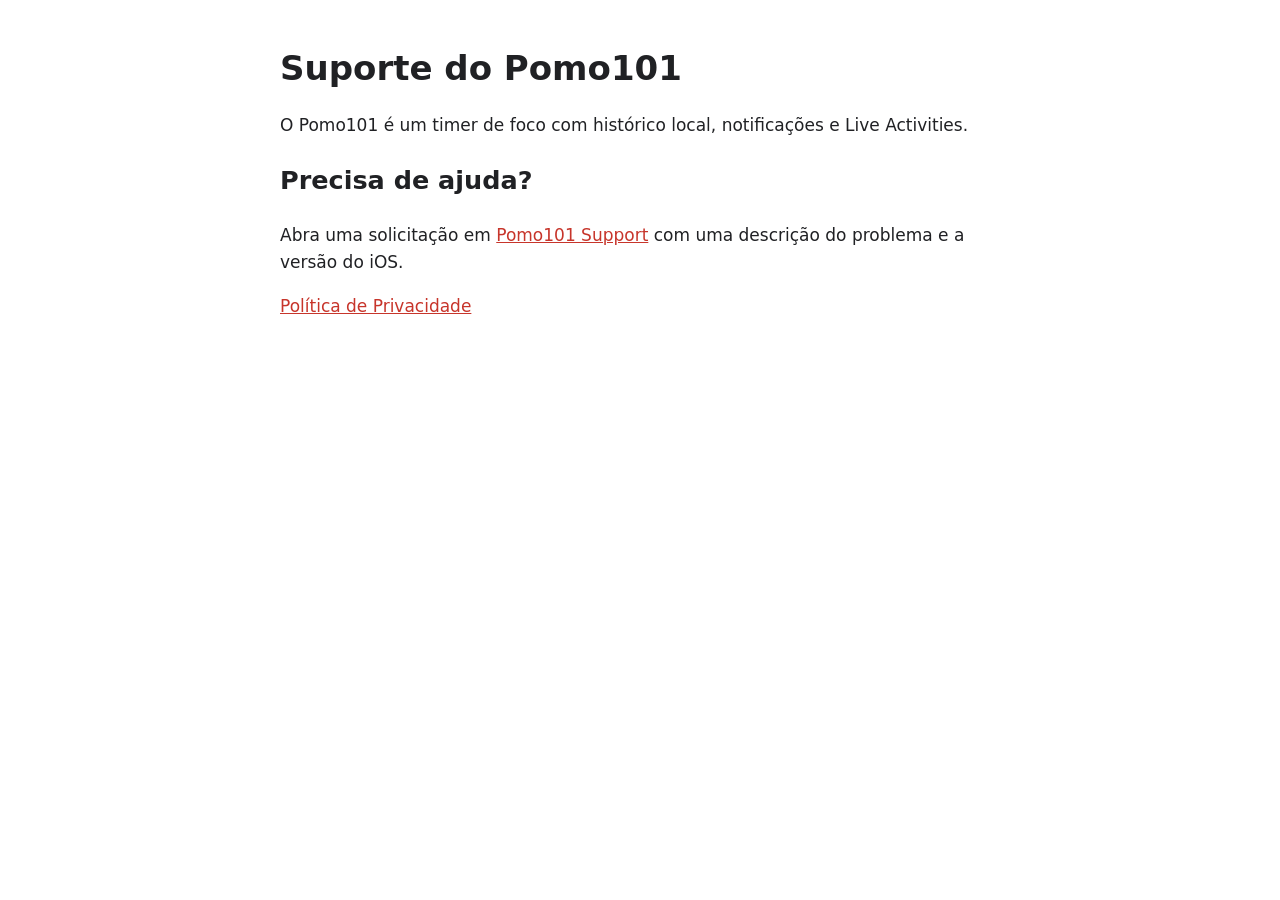
==== index.html @ ffba2072 "docs: publica suporte e política de privacidade" ====
<!doctype html>
<html lang="pt-BR">
<head>
  <meta charset="utf-8">
  <meta name="viewport" content="width=device-width, initial-scale=1">
  <title>Suporte — Pomo101</title>
  <style>
    body { max-width: 720px; margin: 48px auto; padding: 0 20px; font: 17px/1.6 system-ui, sans-serif; color: #202124; }
    h1 { line-height: 1.2; }
    a { color: #c7352b; }
  </style>
</head>
<body>
  <h1>Suporte do Pomo101</h1>
  <p>O Pomo101 é um timer de foco com histórico local, notificações e Live Activities.</p>
  <h2>Precisa de ajuda?</h2>
  <p>Abra uma solicitação em <a href="https://github.com/alaorjr/Pomo101-support/issues">Pomo101 Support</a> com uma descrição do problema e a versão do iOS.</p>
  <p><a href="privacy.html">Política de Privacidade</a></p>
</body>
</html>
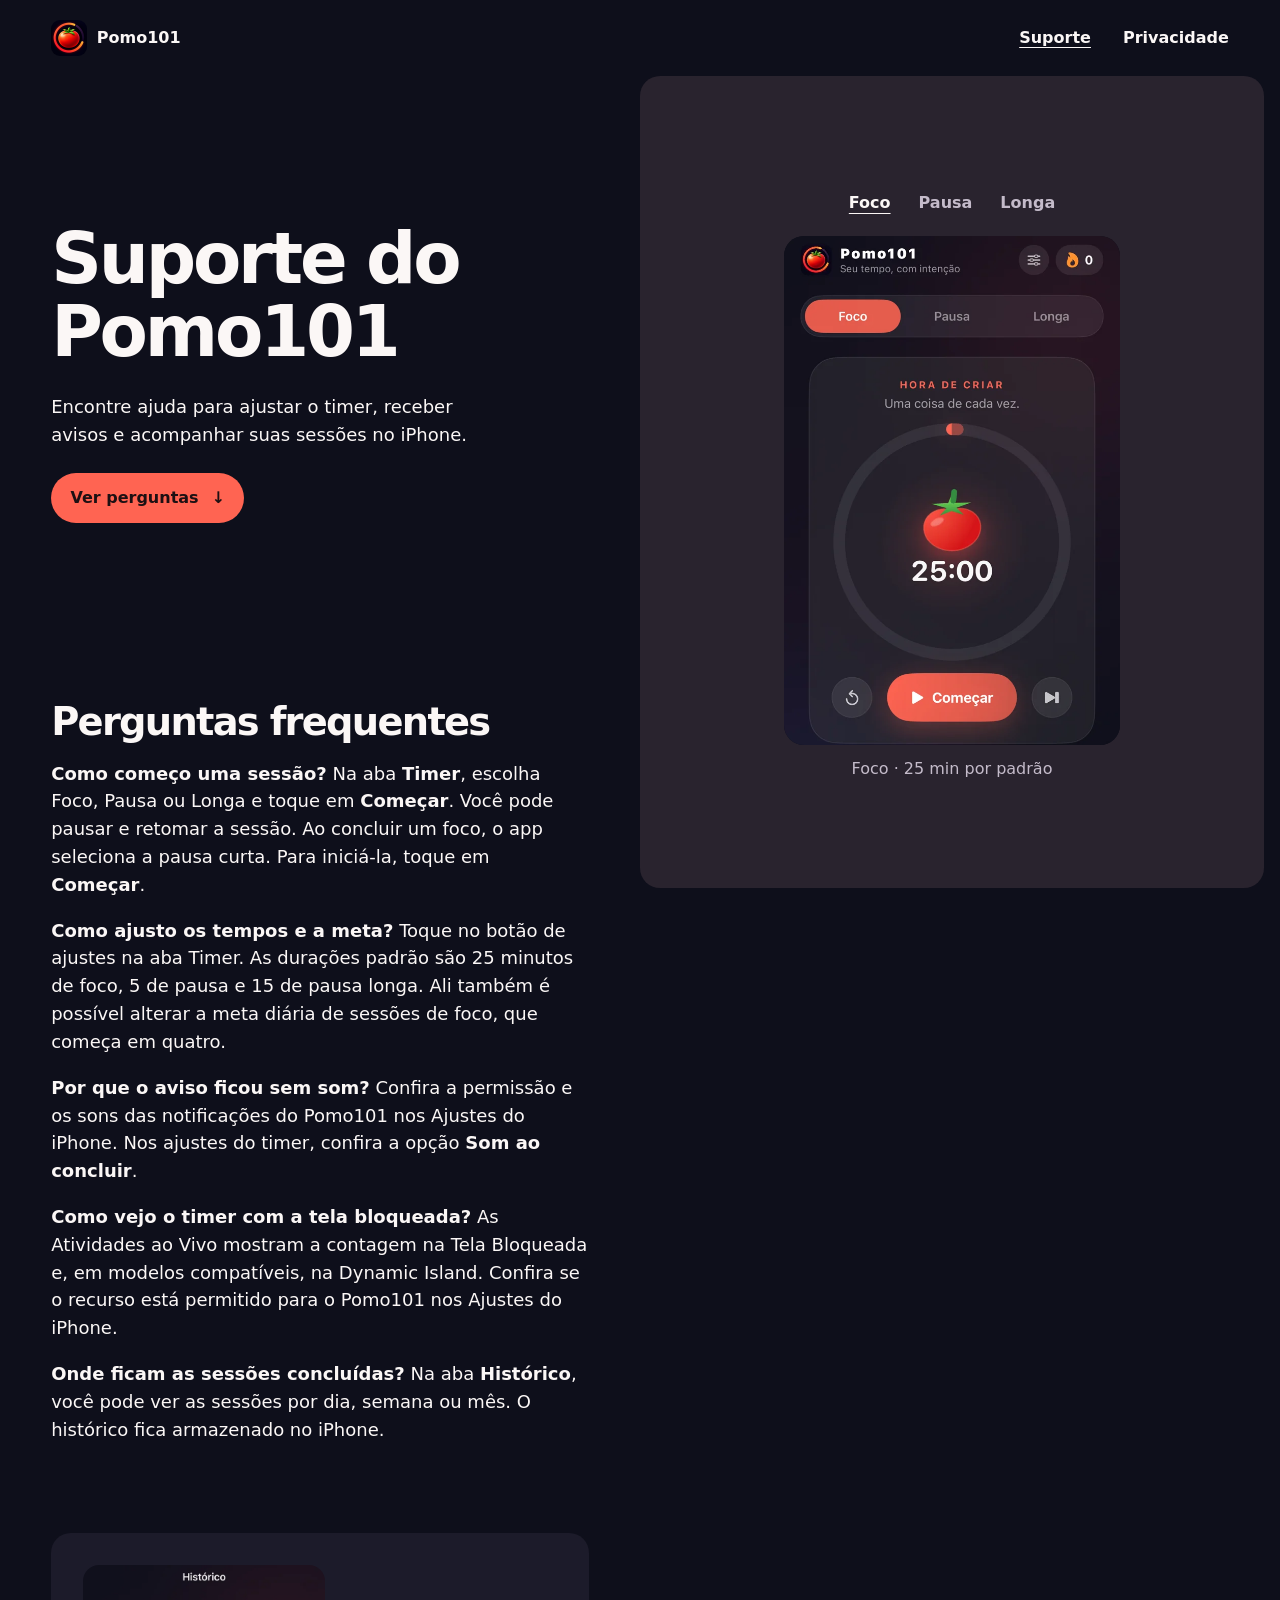
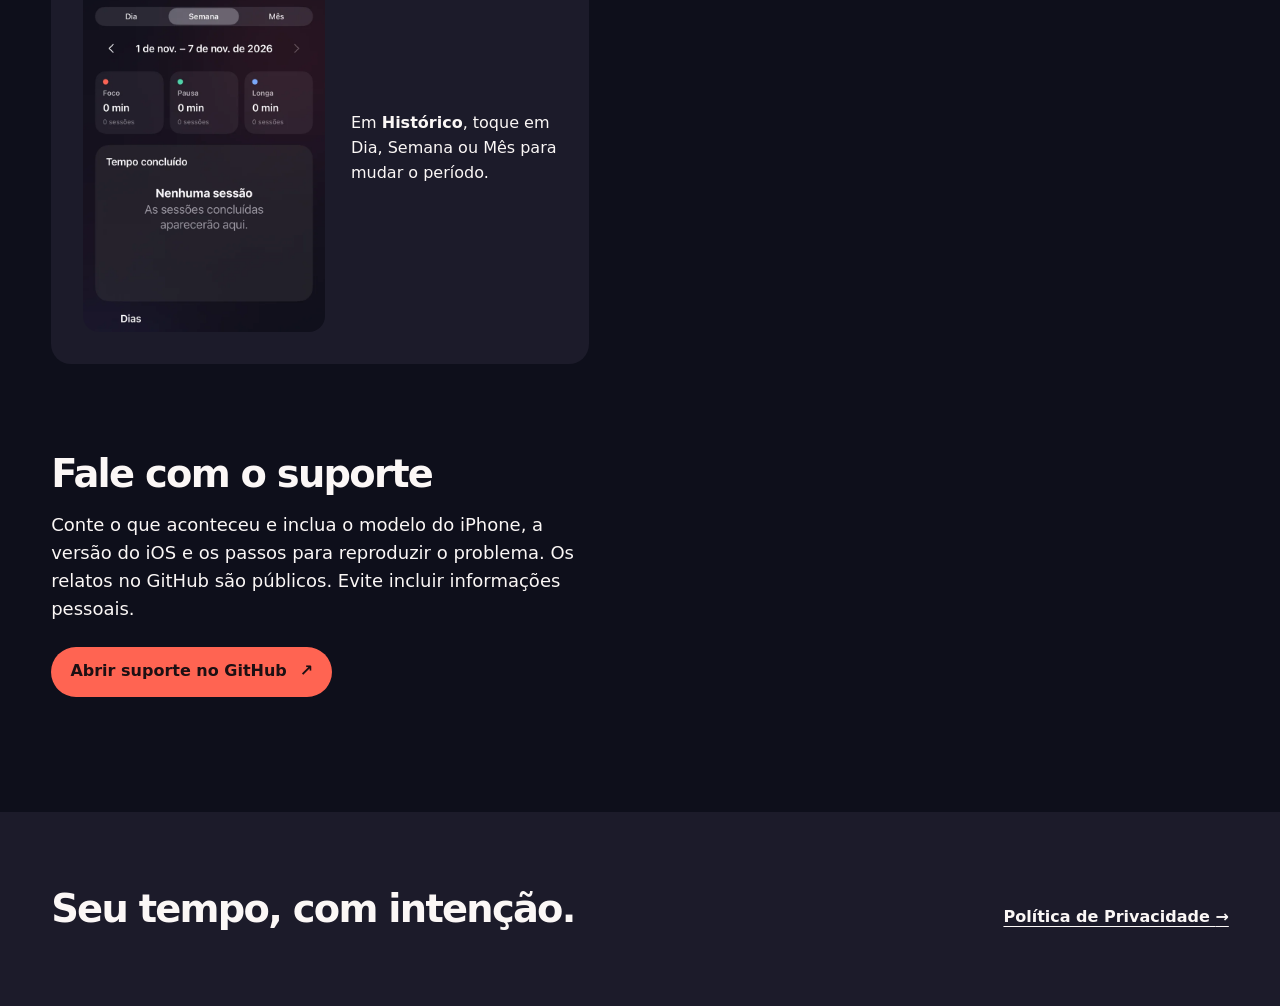
==== commit 879e68fe: "Redesenha suporte e privacidade do Pomo101" ====
--- a/index.html
+++ b/index.html
@@ -3,18 +3,72 @@
 <head>
   <meta charset="utf-8">
   <meta name="viewport" content="width=device-width, initial-scale=1">
-  <title>Suporte — Pomo101</title>
-  <style>
-    body { max-width: 720px; margin: 48px auto; padding: 0 20px; font: 17px/1.6 system-ui, sans-serif; color: #202124; }
-    h1 { line-height: 1.2; }
-    a { color: #c7352b; }
-  </style>
+  <meta name="theme-color" content="#0e0f1b">
+  <meta name="description" content="Encontre ajuda com o timer, as notificações, as Atividades ao Vivo e o histórico do Pomo101 para iPhone.">
+  <title>Suporte do Pomo101</title>
+  <link rel="icon" href="assets/icon.png" type="image/png">
+  <link rel="stylesheet" href="styles.css">
+  <script src="site.js" defer></script>
 </head>
 <body>
-  <h1>Suporte do Pomo101</h1>
-  <p>O Pomo101 é um timer de foco com histórico local, notificações e Live Activities.</p>
-  <h2>Precisa de ajuda?</h2>
-  <p>Abra uma solicitação em <a href="https://github.com/alaorjr/Pomo101-support/issues">Pomo101 Support</a> com uma descrição do problema e a versão do iOS.</p>
-  <p><a href="privacy.html">Política de Privacidade</a></p>
+  <a class="skip-link" href="#conteudo">Ir para o conteúdo</a>
+  <header class="site-header">
+    <a class="brand" href="index.html"><img src="assets/icon.png" alt="" width="36" height="36">Pomo101</a>
+    <nav aria-label="Navegação principal">
+      <a href="index.html" aria-current="page">Suporte</a>
+      <a href="privacy.html">Privacidade</a>
+    </nav>
+  </header>
+
+  <main class="split" id="conteudo">
+    <section class="hero reading" aria-labelledby="titulo">
+      <h1 id="titulo" data-reveal>Suporte do<br>Pomo101</h1>
+      <p class="lead" data-reveal>Encontre ajuda para ajustar o timer, receber avisos e acompanhar suas sessões no iPhone.</p>
+      <a class="action" href="#perguntas" data-reveal>Ver perguntas <span aria-hidden="true">↓</span></a>
+    </section>
+
+    <aside class="stage" aria-label="Prévia do Pomo101">
+      <figure class="preview" data-preview>
+        <div class="preview-controls" data-reveal role="group" aria-label="Escolher modo do timer" hidden>
+          <button type="button" aria-pressed="true" aria-controls="foco">Foco</button>
+          <button type="button" aria-pressed="false" aria-controls="pausa">Pausa</button>
+          <button type="button" aria-pressed="false" aria-controls="longa">Longa</button>
+        </div>
+        <div class="screen-stack" data-reveal>
+          <img class="screen is-current" id="foco" src="assets/focus.webp" width="660" height="1000" alt="Timer de Foco do Pomo101 com 25 minutos e anel coral.">
+          <img class="screen" id="pausa" src="assets/shortBreak.webp" width="660" height="1000" alt="Timer de Pausa do Pomo101 com 5 minutos e anel verde." aria-hidden="true">
+          <img class="screen" id="longa" src="assets/longBreak.webp" width="660" height="1000" alt="Timer de Pausa Longa do Pomo101 com 15 minutos e anel azul." aria-hidden="true">
+        </div>
+        <figcaption aria-live="polite" data-reveal>Foco · 25 min por padrão</figcaption>
+      </figure>
+    </aside>
+
+    <div class="reading article">
+      <section id="perguntas" aria-labelledby="perguntas-titulo">
+        <h2 id="perguntas-titulo" data-reveal>Perguntas frequentes</h2>
+        <p data-reveal><strong>Como começo uma sessão?</strong> Na aba <strong>Timer</strong>, escolha Foco, Pausa ou Longa e toque em <strong>Começar</strong>. Você pode pausar e retomar a sessão. Ao concluir um foco, o app seleciona a pausa curta. Para iniciá-la, toque em <strong>Começar</strong>.</p>
+        <p data-reveal><strong>Como ajusto os tempos e a meta?</strong> Toque no botão de ajustes na aba Timer. As durações padrão são 25 minutos de foco, 5 de pausa e 15 de pausa longa. Ali também é possível alterar a meta diária de sessões de foco, que começa em quatro.</p>
+        <p data-reveal><strong>Por que o aviso ficou sem som?</strong> Confira a permissão e os sons das notificações do Pomo101 nos Ajustes do iPhone. Nos ajustes do timer, confira a opção <strong>Som ao concluir</strong>.</p>
+        <p data-reveal><strong>Como vejo o timer com a tela bloqueada?</strong> As Atividades ao Vivo mostram a contagem na Tela Bloqueada e, em modelos compatíveis, na Dynamic Island. Confira se o recurso está permitido para o Pomo101 nos Ajustes do iPhone.</p>
+        <p data-reveal><strong>Onde ficam as sessões concluídas?</strong> Na aba <strong>Histórico</strong>, você pode ver as sessões por dia, semana ou mês. O histórico fica armazenado no iPhone.</p>
+      </section>
+
+      <figure class="reference">
+        <img src="assets/history.webp" width="660" height="1000" loading="lazy" data-reveal alt="Aba Histórico do Pomo101 com os filtros Dia, Semana e Mês.">
+        <figcaption data-reveal>Em <strong>Histórico</strong>, toque em Dia, Semana ou Mês para mudar o período.</figcaption>
+      </figure>
+
+      <section class="contact" aria-labelledby="contato">
+        <h2 id="contato" data-reveal>Fale com o suporte</h2>
+        <p data-reveal>Conte o que aconteceu e inclua o modelo do iPhone, a versão do iOS e os passos para reproduzir o problema. Os relatos no GitHub são públicos. Evite incluir informações pessoais.</p>
+        <a class="action" href="https://github.com/alaorjr/Pomo101-support/issues" data-reveal>Abrir suporte no GitHub <span aria-hidden="true">↗</span></a>
+      </section>
+    </div>
+  </main>
+
+  <footer class="site-footer">
+    <p class="closing" data-reveal>Seu tempo, com intenção.</p>
+    <a href="privacy.html" data-reveal>Política de Privacidade <span aria-hidden="true">→</span></a>
+  </footer>
 </body>
 </html>
--- a/styles.css
+++ b/styles.css
@@ -0,0 +1,245 @@
+:root {
+  color-scheme: dark;
+  --bg: #0e0f1b;
+  --stage: #29232e;
+  --surface: #1c1b2a;
+  --ink: #fbf7f6;
+  --muted: #c4bbca;
+  --accent: #ff6452;
+  --accent-ink: #1d1013;
+  --gutter: clamp(1.25rem, 4vw, 4.5rem);
+  --display: clamp(3rem, 5.5vw, 5.75rem);
+  --title: clamp(1.8rem, 3vw, 2.5rem);
+  --body: 1.125rem;
+  --small: 1rem;
+}
+
+*, *::before, *::after { box-sizing: border-box; }
+html { background: var(--bg); }
+body {
+  margin: 0;
+  color: var(--ink);
+  font: var(--body)/1.55 system-ui, sans-serif;
+  -webkit-font-smoothing: antialiased;
+}
+
+a { color: inherit; text-underline-offset: .24em; }
+a:hover { color: var(--accent); }
+button { font: inherit; }
+a, button { touch-action: manipulation; }
+:focus-visible { outline: 2px solid var(--accent); outline-offset: 5px; }
+::selection { background: var(--accent); color: var(--accent-ink); }
+img { display: block; max-width: 100%; }
+p, h1, h2, figure { margin: 0; }
+[hidden] { display: none !important; }
+[id] { scroll-margin-top: 1.5rem; }
+
+.skip-link {
+  position: absolute;
+  z-index: 2;
+  top: 1rem;
+  left: 1rem;
+  padding: .75rem 1rem;
+  background: var(--bg);
+  transform: translateY(-200%);
+}
+.skip-link:focus { transform: translateY(0); }
+
+.site-header {
+  display: flex;
+  align-items: center;
+  justify-content: space-between;
+  gap: 1rem;
+  max-width: 100rem;
+  margin-inline: auto;
+  padding: 1rem var(--gutter);
+  font-size: var(--small);
+}
+
+.brand, .site-header nav { display: flex; align-items: center; gap: clamp(.75rem, 2.5vw, 2rem); }
+.brand { gap: .6rem; font-weight: 800; text-decoration: none; }
+.brand img { border-radius: 9px; }
+.site-header nav a {
+  display: inline-flex;
+  align-items: center;
+  min-height: 44px;
+  font-weight: 600;
+  text-decoration: none;
+}
+.site-header nav [aria-current] { text-decoration: underline; }
+
+.split {
+  display: grid;
+  grid-template-columns: minmax(0, 1fr) minmax(0, 1fr);
+  grid-template-areas: "hero stage" "article stage";
+  max-width: 100rem;
+  margin-inline: auto;
+}
+.reading { padding-inline: var(--gutter); }
+.hero {
+  grid-area: hero;
+  display: flex;
+  flex-direction: column;
+  align-items: flex-start;
+  justify-content: center;
+  min-height: clamp(29rem, 66svh, 44rem);
+  padding-block: 3rem;
+}
+h1, h2, .closing {
+  font-weight: 800;
+  line-height: 1.04;
+  letter-spacing: -.045em;
+  text-wrap: balance;
+}
+h1 { font-size: var(--display); }
+h2, .closing { font-size: var(--title); }
+.lead { max-width: 38ch; margin-top: 1.5rem; }
+.updated { color: var(--muted); font-size: var(--small); margin-top: 1rem; }
+
+.action {
+  display: inline-flex;
+  align-items: center;
+  justify-content: center;
+  gap: .8rem;
+  min-height: 50px;
+  margin-top: 1.5rem;
+  padding: .65rem 1.2rem;
+  border-radius: 100vw;
+  background: var(--accent);
+  color: var(--accent-ink);
+  font-size: var(--small);
+  font-weight: 760;
+  text-decoration: none;
+  transition: transform 180ms ease;
+}
+.action:hover { color: var(--accent-ink); transform: translateY(-2px); }
+.action:active { transform: scale(.98); }
+
+.stage {
+  grid-area: stage;
+  position: sticky;
+  top: .75rem;
+  align-self: start;
+  display: grid;
+  align-items: center;
+  min-height: calc(100svh - 5.5rem);
+  margin-right: 1rem;
+  padding: 2rem 1.25rem;
+  background: var(--stage);
+  border-radius: 1.25rem;
+}
+.preview { width: min(100%, 27rem); margin-inline: auto; text-align: center; }
+.screen-stack {
+  display: grid;
+  width: min(100%, 21rem, max(12rem, (100svh - 16rem) * .66));
+  margin-inline: auto;
+  overflow: hidden;
+  border-radius: 1.25rem;
+  background: var(--bg);
+}
+.screen {
+  grid-area: 1 / 1;
+  width: 100%;
+  height: auto;
+  aspect-ratio: 33 / 50;
+  object-fit: cover;
+  opacity: 0;
+  transition: opacity 480ms ease;
+}
+.screen.is-current { opacity: 1; z-index: 1; }
+.preview-controls {
+  display: flex;
+  flex-wrap: wrap;
+  justify-content: center;
+  gap: .35rem .65rem;
+  margin-bottom: .65rem;
+}
+.preview-controls button {
+  padding: .3rem .55rem;
+  min-height: 44px;
+  border: 0;
+  background: transparent;
+  color: var(--muted);
+  cursor: pointer;
+  font-size: var(--small);
+  font-weight: 650;
+  transition: transform 180ms ease;
+}
+.preview-controls button:hover, .preview-controls button[aria-pressed="true"] { color: var(--ink); }
+.preview-controls button[aria-pressed="true"] { text-decoration: underline; text-underline-offset: .32em; }
+.preview-controls button:active { transform: scale(.94); }
+figcaption { margin-top: .75rem; font-size: var(--small); color: var(--muted); }
+
+.article {
+  grid-area: article;
+  display: grid;
+  gap: clamp(3.25rem, 7vw, 7.5rem);
+  padding-block: 2rem clamp(4rem, 9vw, 8rem);
+}
+.article section { max-width: 52ch; }
+.article section p { margin-top: 1.1rem; }
+.article strong { font-weight: 750; }
+
+.reference {
+  display: grid;
+  grid-template-columns: minmax(0, 1fr) minmax(0, .85fr);
+  align-items: center;
+  gap: clamp(.75rem, 2vw, 1.75rem);
+  padding: clamp(1rem, 3vw, 2rem);
+  background: var(--surface);
+  border-radius: 1.25rem;
+}
+.reference img {
+  width: 100%;
+  height: auto;
+  border-radius: 1rem;
+}
+.reference figcaption { margin: 0; color: var(--ink); }
+
+.site-footer {
+  display: flex;
+  justify-content: space-between;
+  align-items: baseline;
+  flex-wrap: wrap;
+  gap: 1.25rem;
+  padding: clamp(2.5rem, 6vw, 5rem) var(--gutter);
+  background: var(--surface);
+}
+.site-footer a { font-size: var(--small); font-weight: 650; }
+
+@media (max-width: 720px) {
+  :root { --display: clamp(2.8rem, 10.5vw, 4.3rem); --body: 1.0625rem; }
+  .site-header { gap: .55rem; padding-block: .65rem; }
+  .brand img { width: 30px; height: 30px; }
+  .split { grid-template-columns: minmax(0, 1fr); grid-template-areas: "hero" "stage" "article"; }
+  .hero { min-height: auto; padding-block: 2.5rem 2rem; }
+  .lead { margin-top: 1rem; }
+  .stage { position: static; min-height: 0; margin-inline: var(--gutter); padding: 1.25rem 1rem; }
+  .screen-stack { width: min(100%, 16.5rem); }
+  .article { padding-top: 3.5rem; }
+}
+@media (max-width: 350px) {
+  .brand img { display: none; }
+}
+@media (prefers-reduced-motion: no-preference) {
+  .reveal {
+    animation: rise-in 520ms cubic-bezier(.22, 1, .36, 1) backwards;
+    animation-delay: var(--reveal-delay, 0ms);
+  }
+  .screen-stack.reveal, .reference img.reveal {
+    animation-name: settle-in;
+    animation-duration: 720ms;
+  }
+  @keyframes rise-in {
+    from { opacity: 0; transform: translateY(18px); }
+    to { opacity: 1; transform: translateY(0); }
+  }
+  @keyframes settle-in {
+    from { opacity: 0; transform: scale(.97); }
+    to { opacity: 1; transform: scale(1); }
+  }
+}
+@media (prefers-reduced-motion: reduce) {
+  *, *::before, *::after { animation: none !important; transition: none !important; }
+  .action:hover, .action:active, .preview-controls button:active { transform: none; }
+}
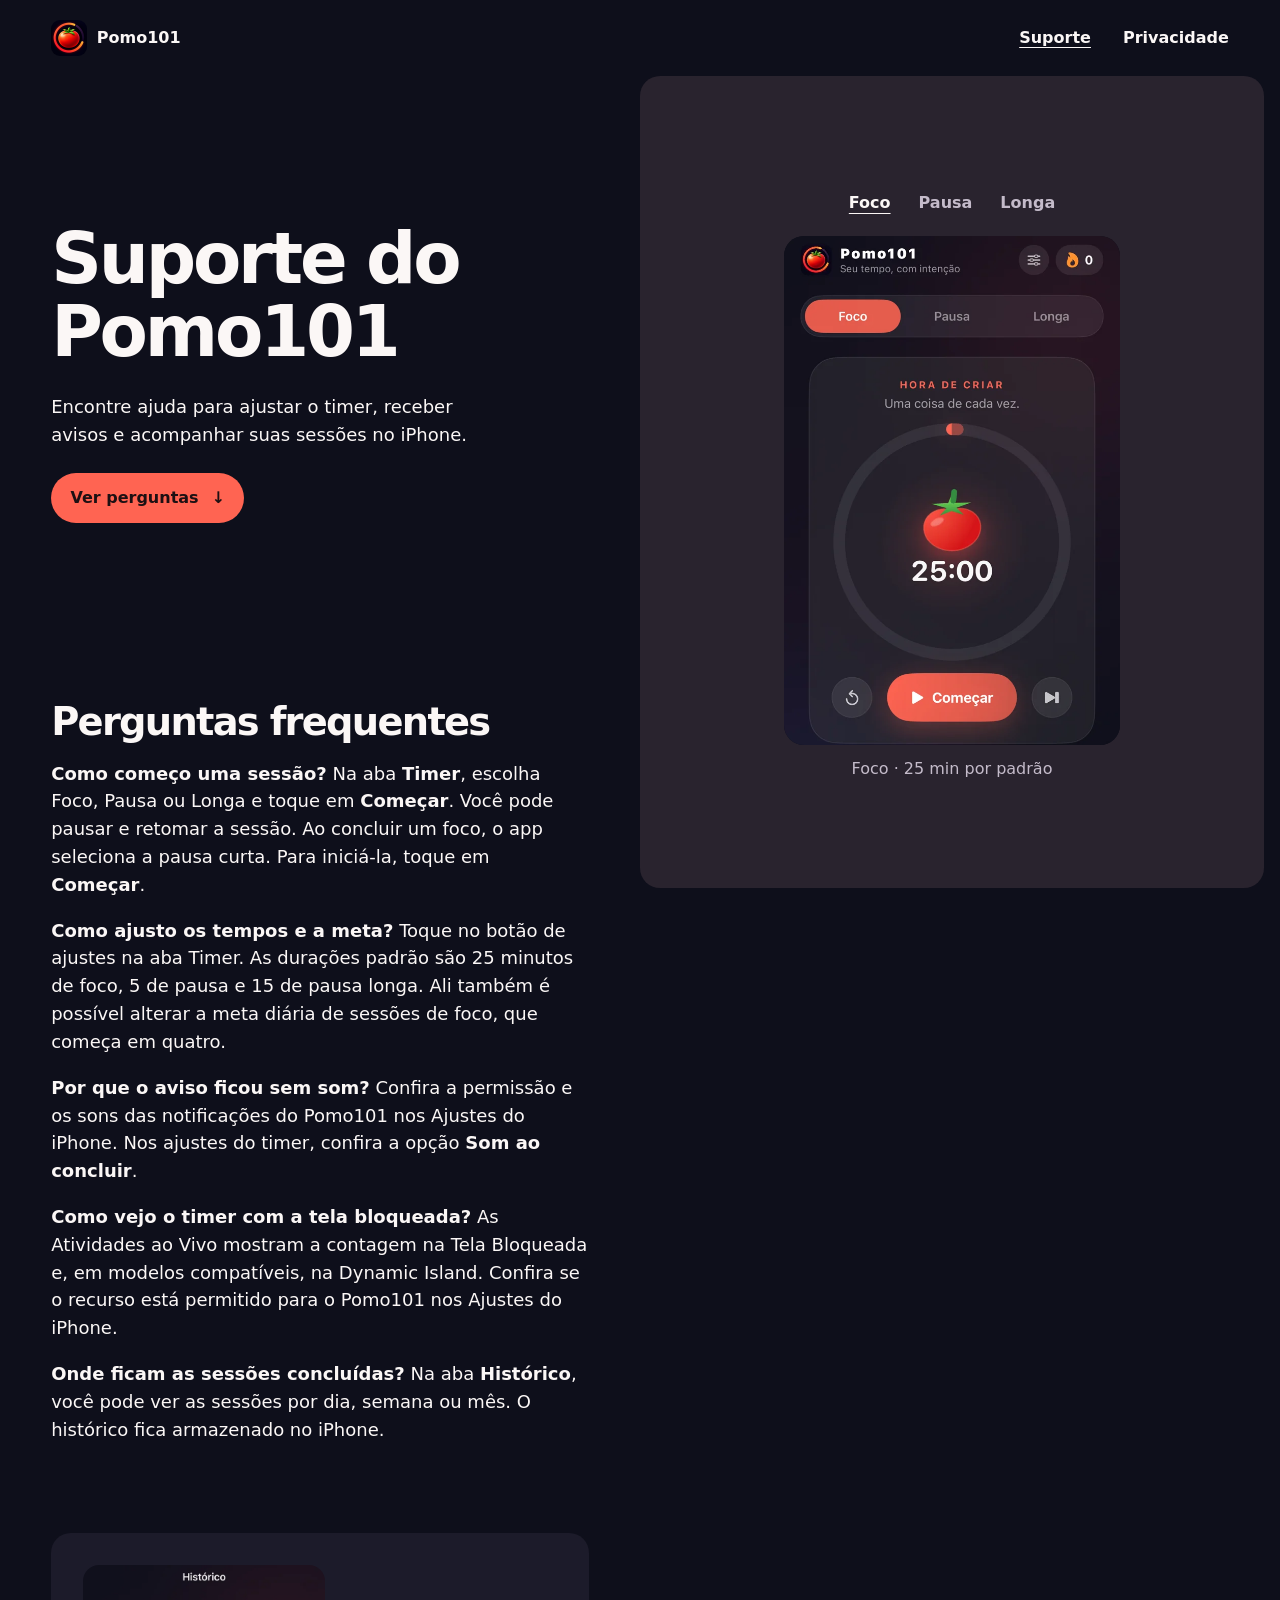
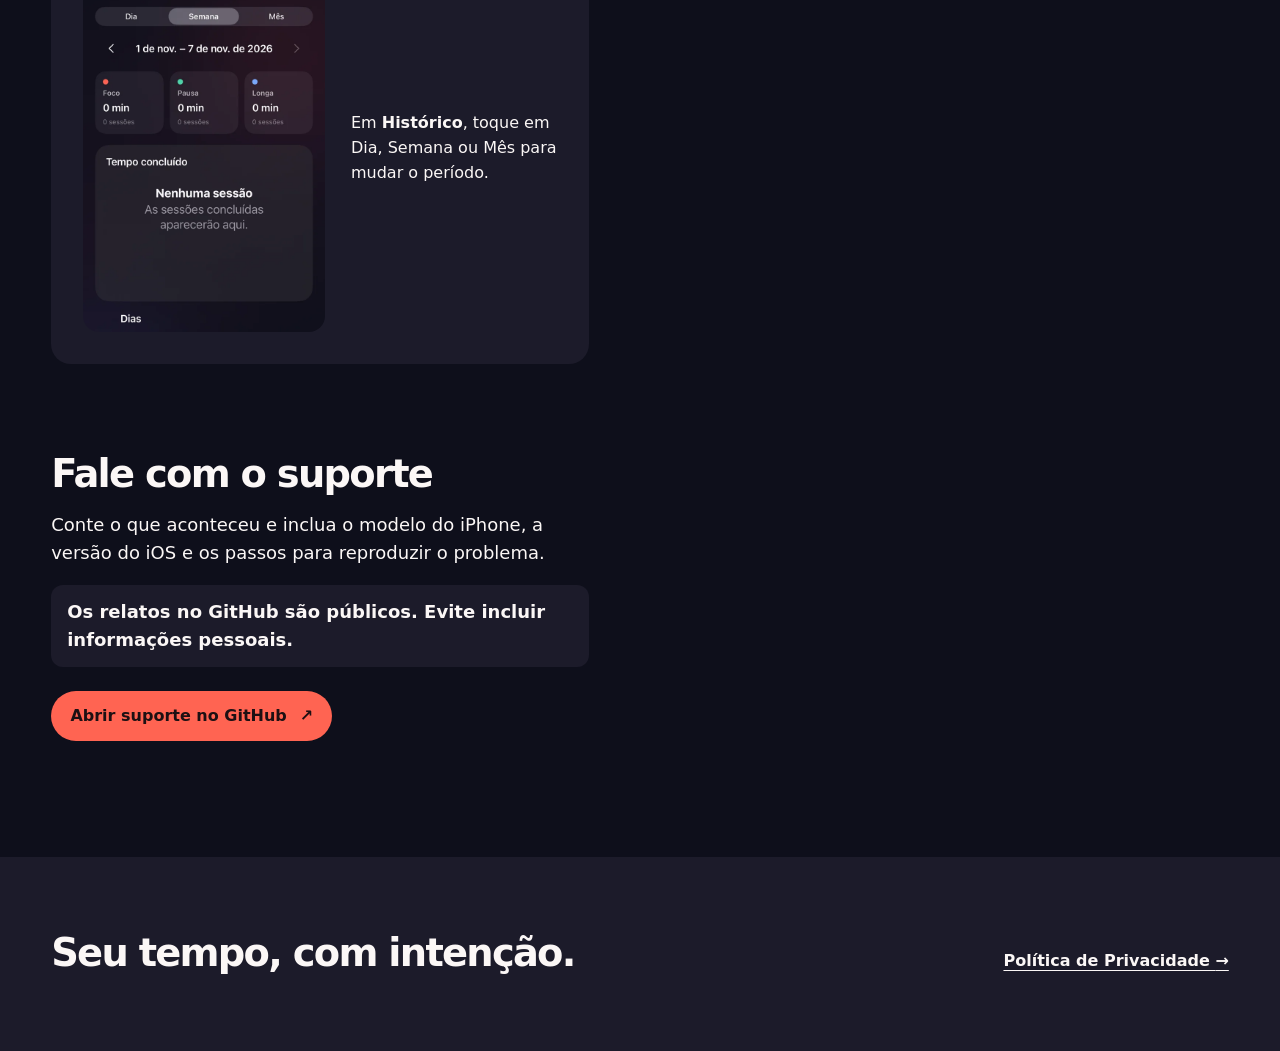
==== commit 22edf17a: "Destaca aviso sobre relatos públicos no suporte" ====
--- a/index.html
+++ b/index.html
@@ -60,7 +60,8 @@
 
       <section class="contact" aria-labelledby="contato">
         <h2 id="contato" data-reveal>Fale com o suporte</h2>
-        <p data-reveal>Conte o que aconteceu e inclua o modelo do iPhone, a versão do iOS e os passos para reproduzir o problema. Os relatos no GitHub são públicos. Evite incluir informações pessoais.</p>
+        <p data-reveal>Conte o que aconteceu e inclua o modelo do iPhone, a versão do iOS e os passos para reproduzir o problema.</p>
+        <p class="public-report-notice" data-reveal><strong>Os relatos no GitHub são públicos. Evite incluir informações pessoais.</strong></p>
         <a class="action" href="https://github.com/alaorjr/Pomo101-support/issues" data-reveal>Abrir suporte no GitHub <span aria-hidden="true">↗</span></a>
       </section>
     </div>
--- a/styles.css
+++ b/styles.css
@@ -180,6 +180,12 @@
 .article section p { margin-top: 1.1rem; }
 .article strong { font-weight: 750; }
 
+.public-report-notice {
+  padding: .85rem 1rem;
+  border-radius: .75rem;
+  background: var(--surface);
+}
+
 .reference {
   display: grid;
   grid-template-columns: minmax(0, 1fr) minmax(0, .85fr);
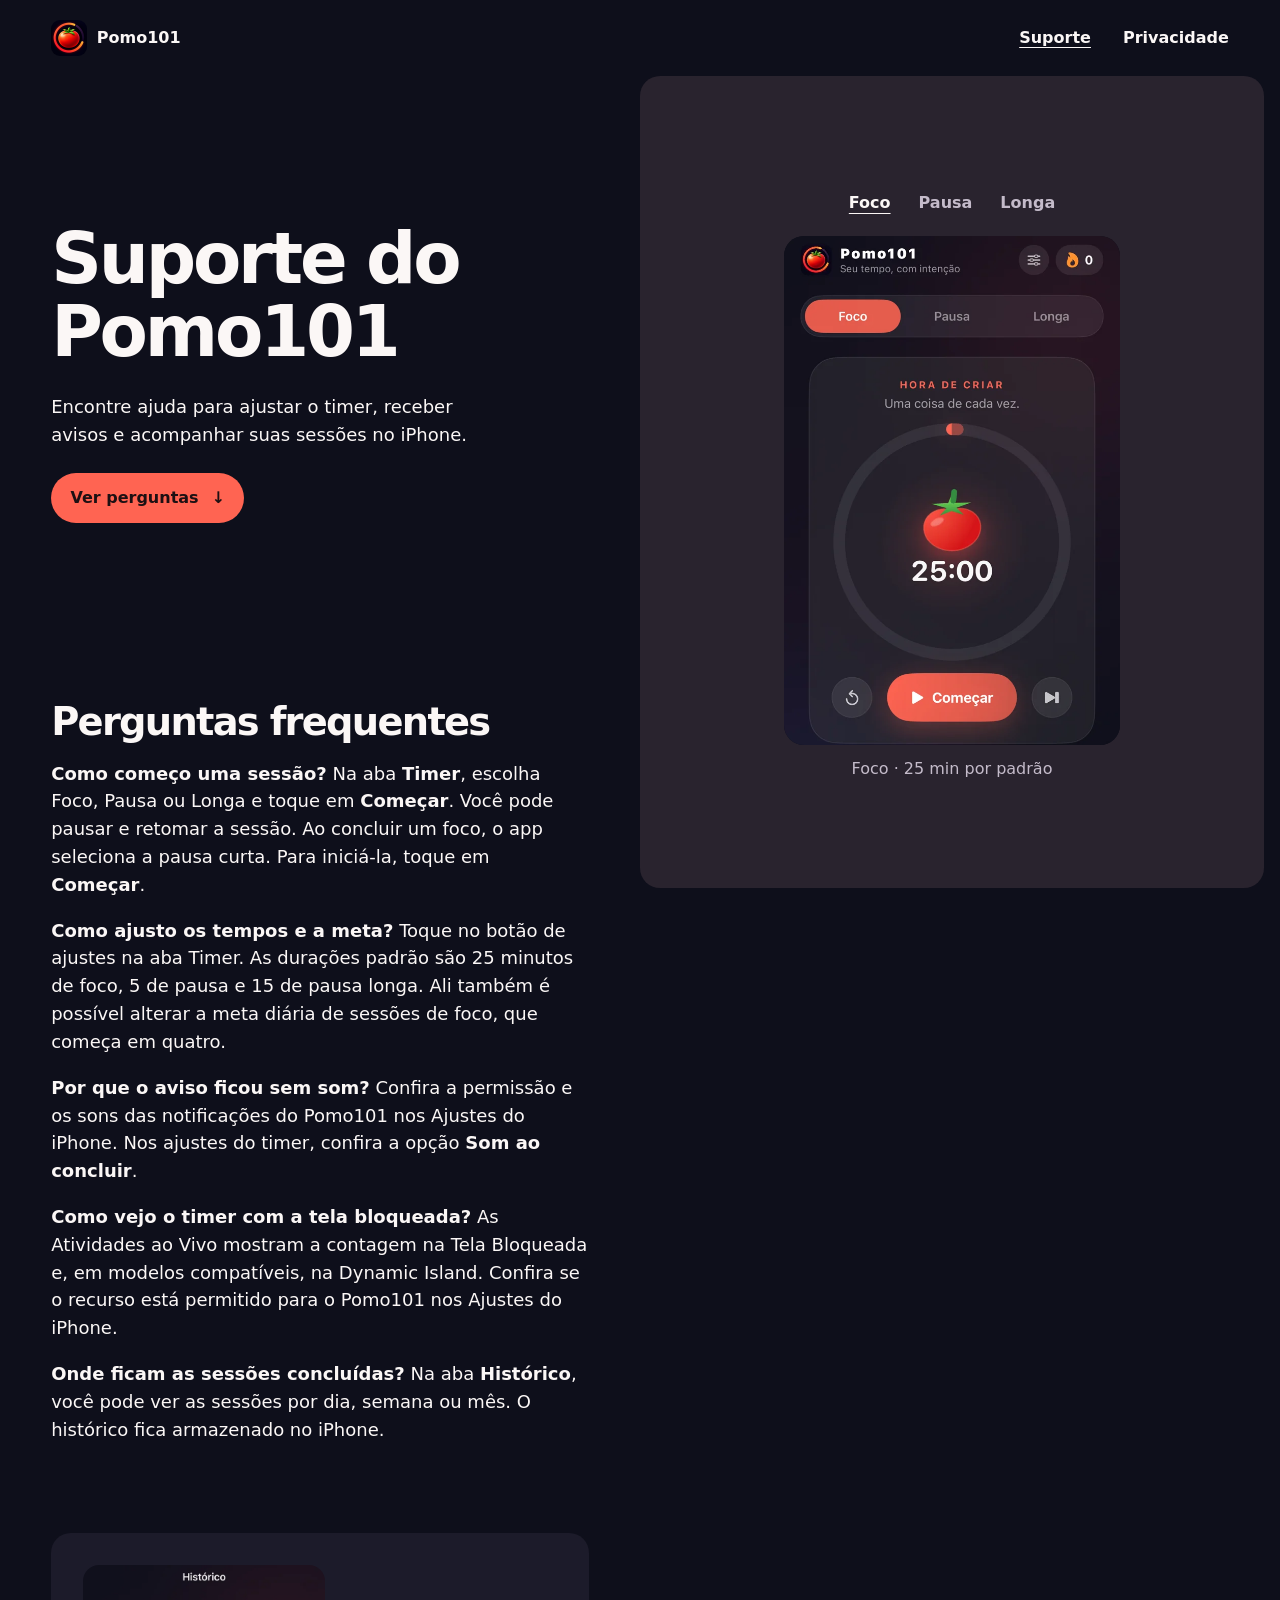
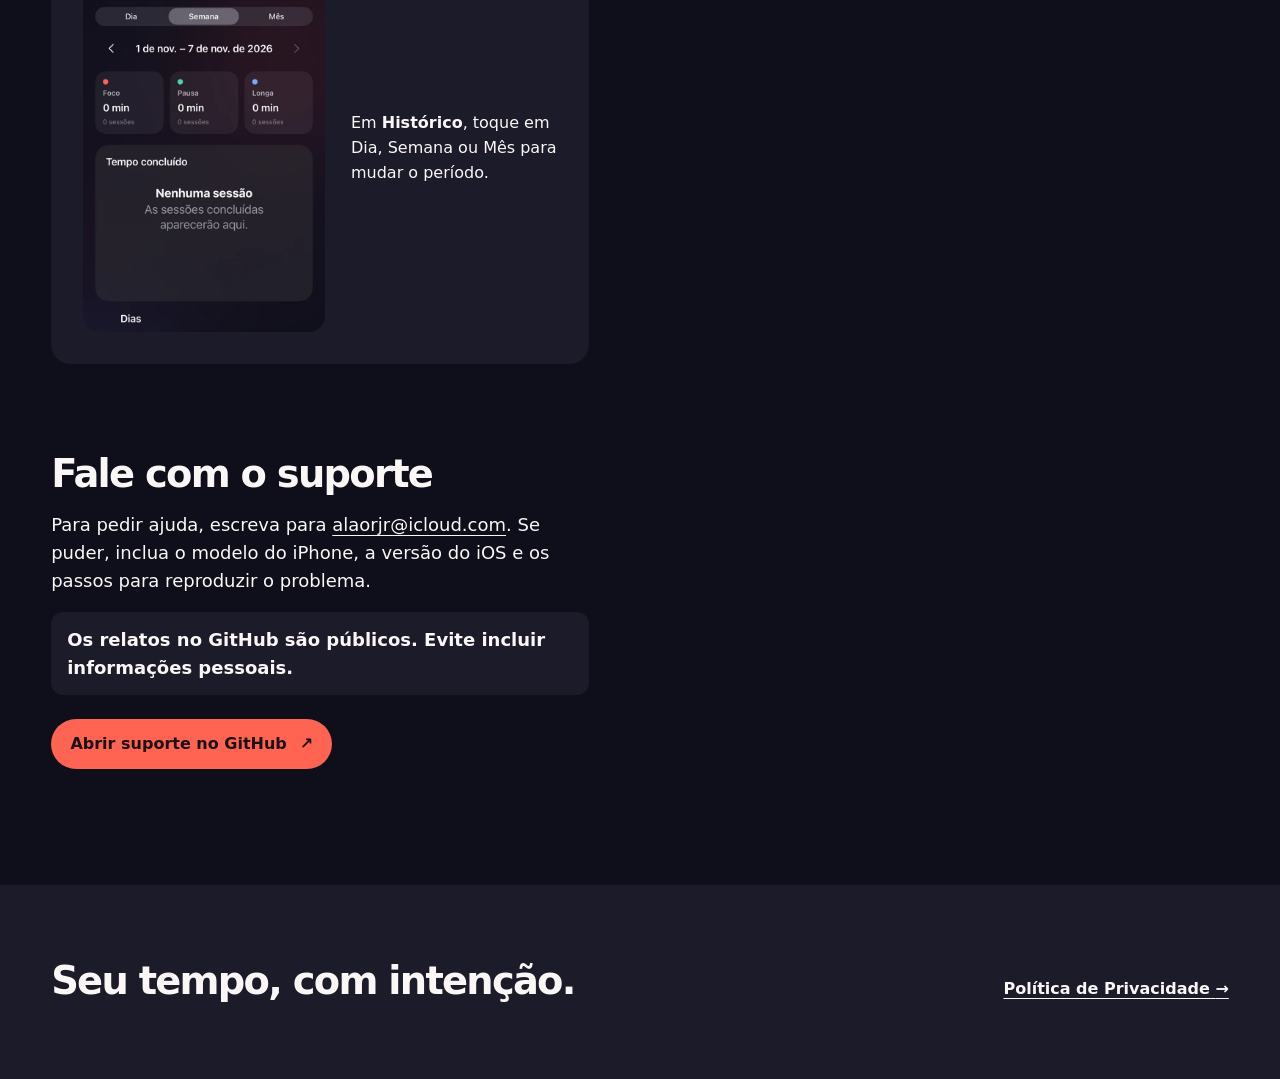
==== commit 2efcf301: "Atualiza contato de suporte e política de privacidade" ====
--- a/index.html
+++ b/index.html
@@ -60,7 +60,7 @@
 
       <section class="contact" aria-labelledby="contato">
         <h2 id="contato" data-reveal>Fale com o suporte</h2>
-        <p data-reveal>Conte o que aconteceu e inclua o modelo do iPhone, a versão do iOS e os passos para reproduzir o problema.</p>
+        <p data-reveal>Para pedir ajuda, escreva para <a href="mailto:alaorjr@icloud.com">alaorjr@icloud.com</a>. Se puder, inclua o modelo do iPhone, a versão do iOS e os passos para reproduzir o problema.</p>
         <p class="public-report-notice" data-reveal><strong>Os relatos no GitHub são públicos. Evite incluir informações pessoais.</strong></p>
         <a class="action" href="https://github.com/alaorjr/Pomo101-support/issues" data-reveal>Abrir suporte no GitHub <span aria-hidden="true">↗</span></a>
       </section>
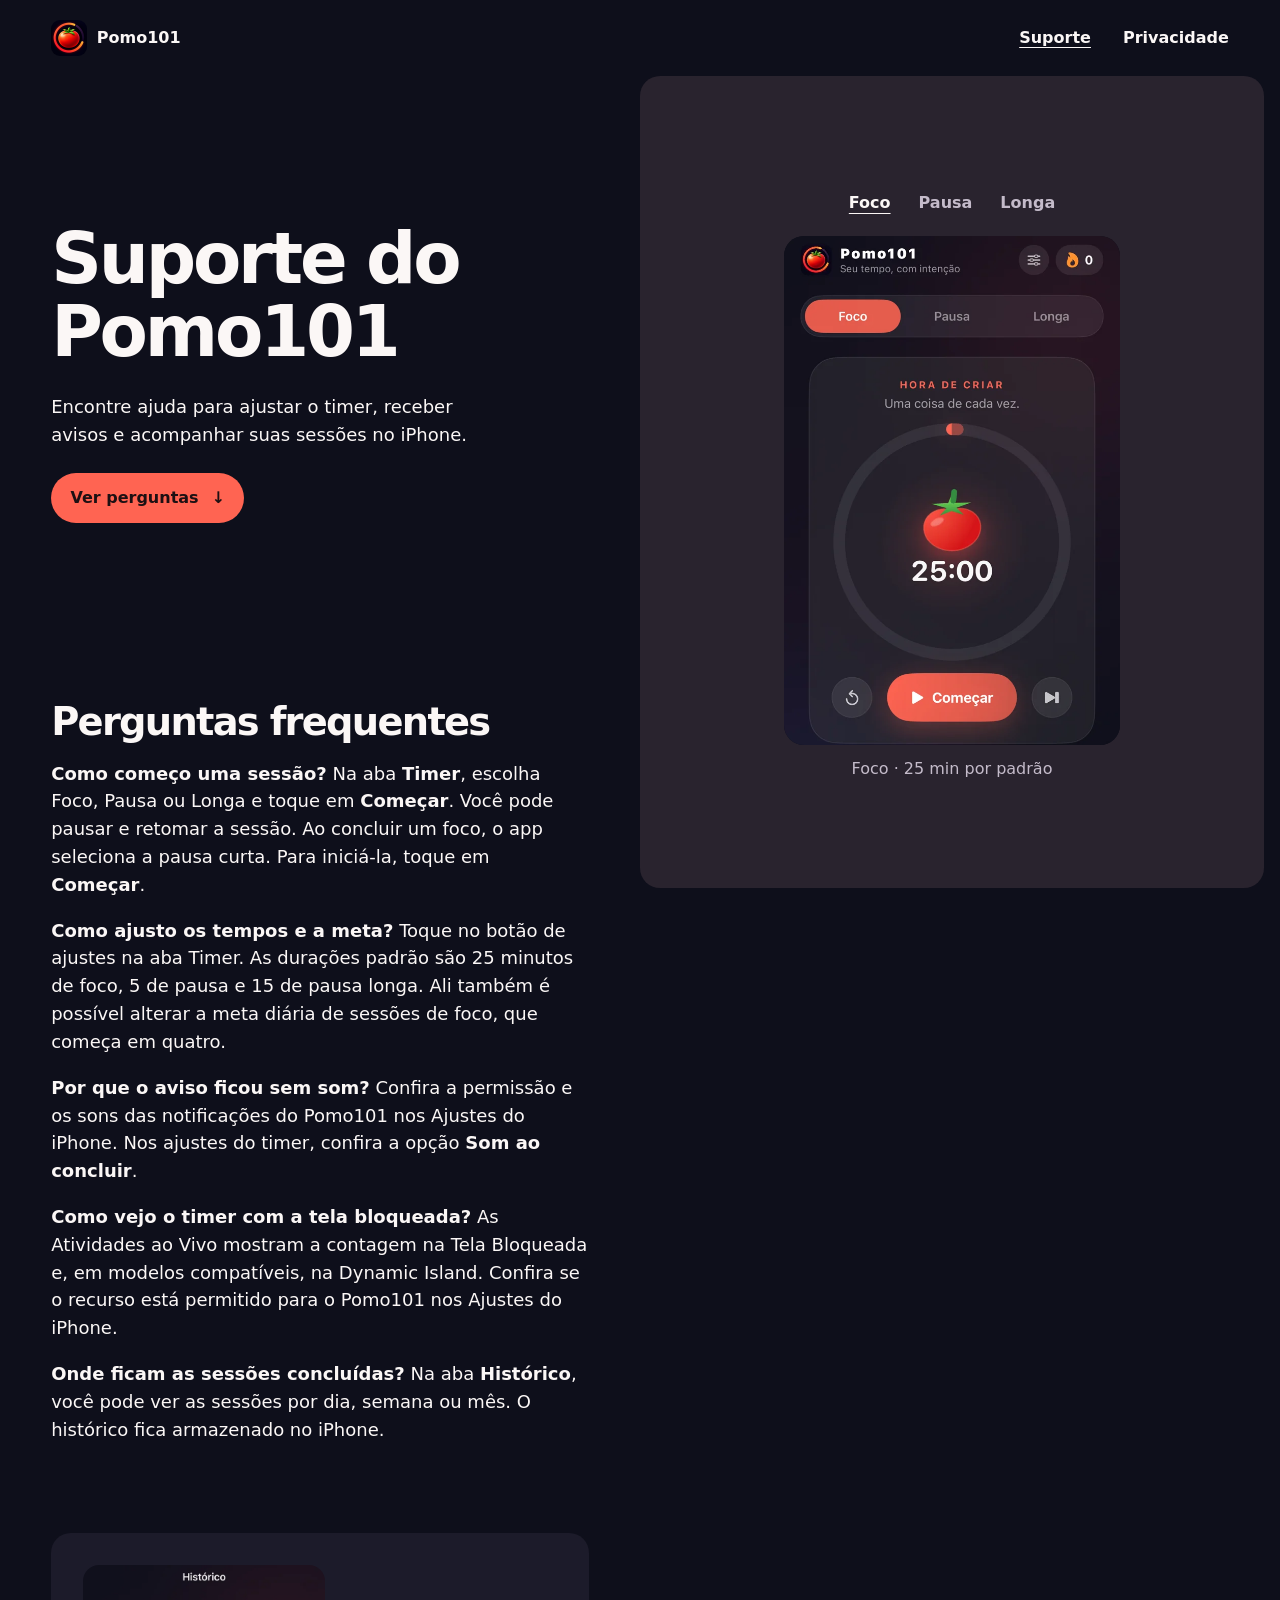
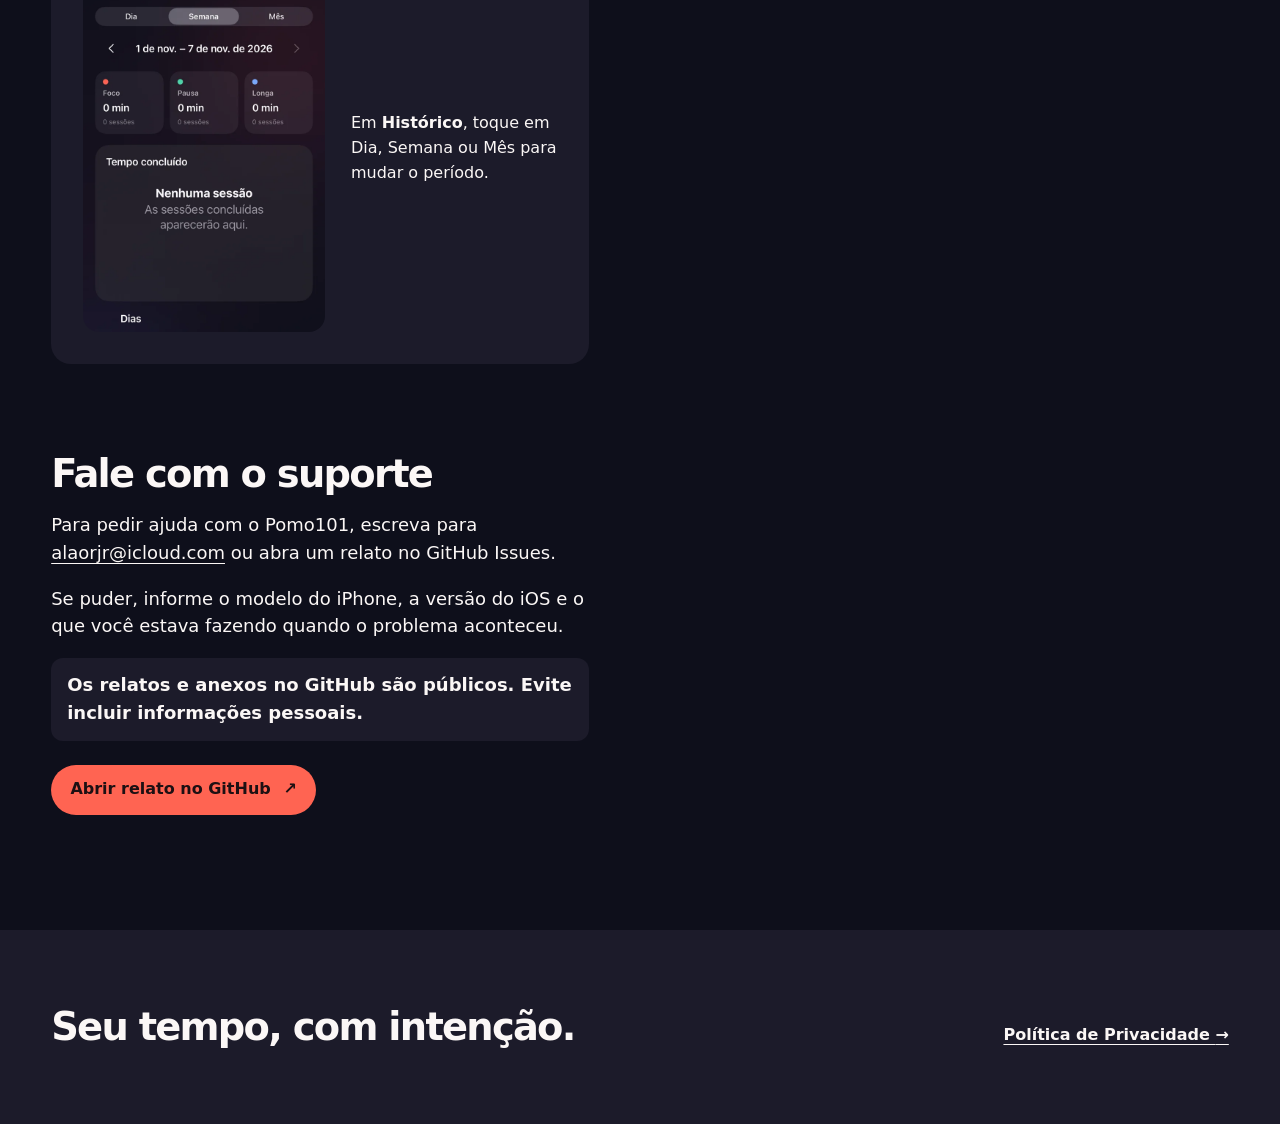
==== commit 9306d592: "Esclarece os canais de suporte do Pomo101" ====
--- a/index.html
+++ b/index.html
@@ -60,9 +60,10 @@
 
       <section class="contact" aria-labelledby="contato">
         <h2 id="contato" data-reveal>Fale com o suporte</h2>
-        <p data-reveal>Para pedir ajuda, escreva para <a href="mailto:alaorjr@icloud.com">alaorjr@icloud.com</a>. Se puder, inclua o modelo do iPhone, a versão do iOS e os passos para reproduzir o problema.</p>
-        <p class="public-report-notice" data-reveal><strong>Os relatos no GitHub são públicos. Evite incluir informações pessoais.</strong></p>
-        <a class="action" href="https://github.com/alaorjr/Pomo101-support/issues" data-reveal>Abrir suporte no GitHub <span aria-hidden="true">↗</span></a>
+        <p data-reveal>Para pedir ajuda com o Pomo101, escreva para <a href="mailto:alaorjr@icloud.com">alaorjr@icloud.com</a> ou abra um relato no GitHub Issues.</p>
+        <p data-reveal>Se puder, informe o modelo do iPhone, a versão do iOS e o que você estava fazendo quando o problema aconteceu.</p>
+        <p class="public-report-notice" data-reveal><strong>Os relatos e anexos no GitHub são públicos. Evite incluir informações pessoais.</strong></p>
+        <a class="action" href="https://github.com/alaorjr/Pomo101-support/issues" data-reveal>Abrir relato no GitHub <span aria-hidden="true">↗</span></a>
       </section>
     </div>
   </main>
